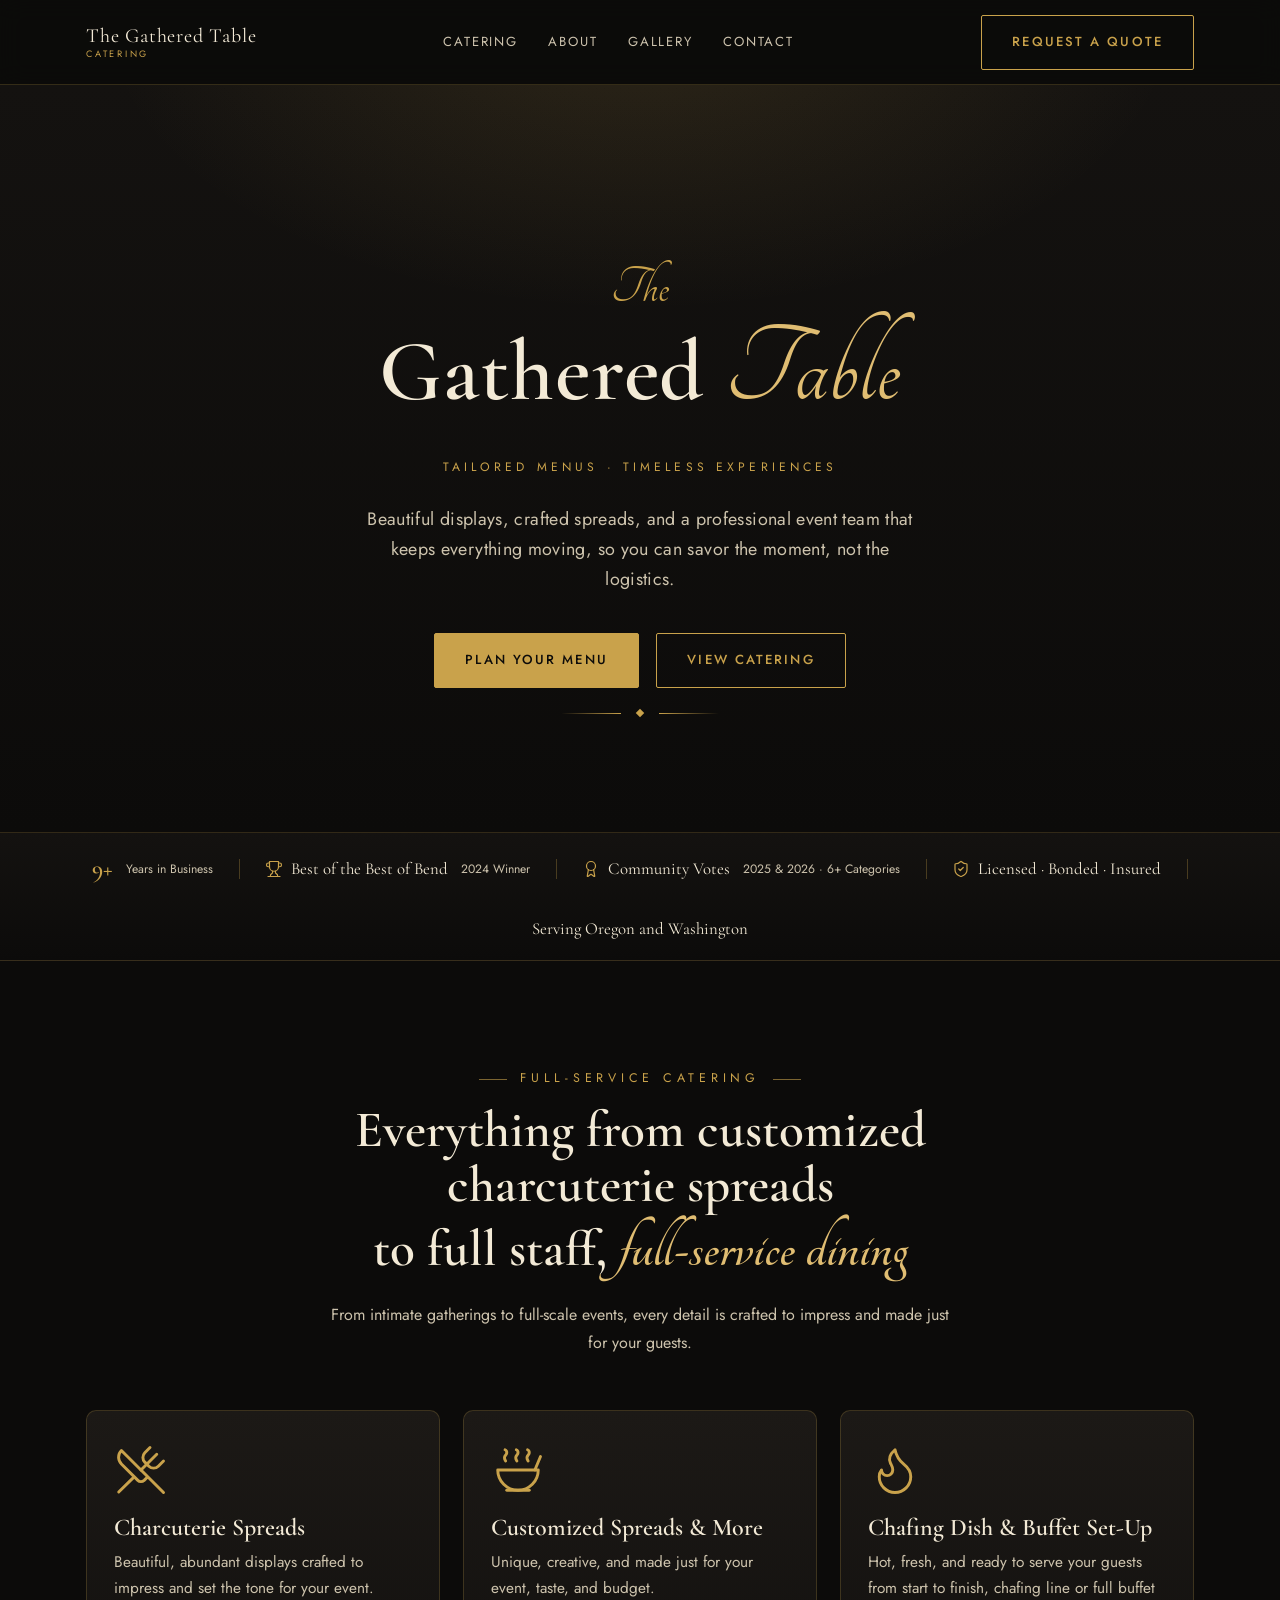
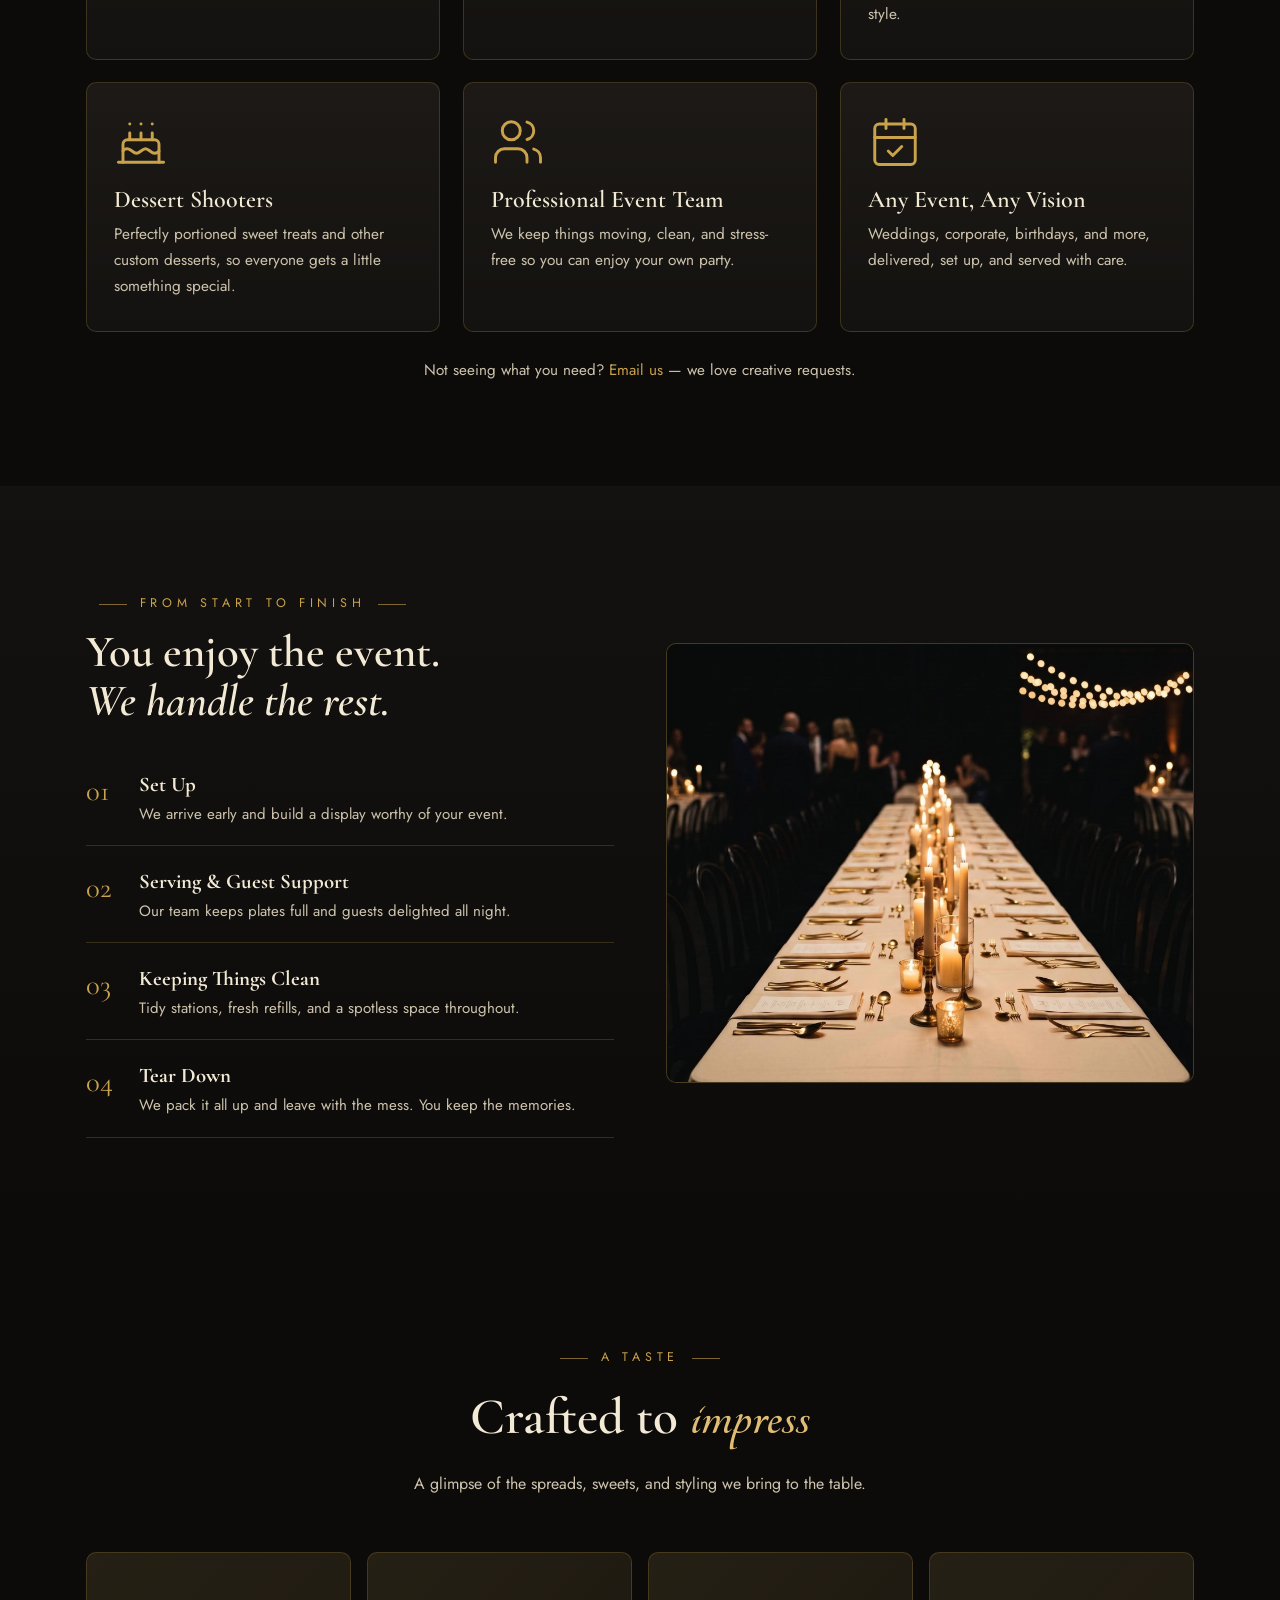
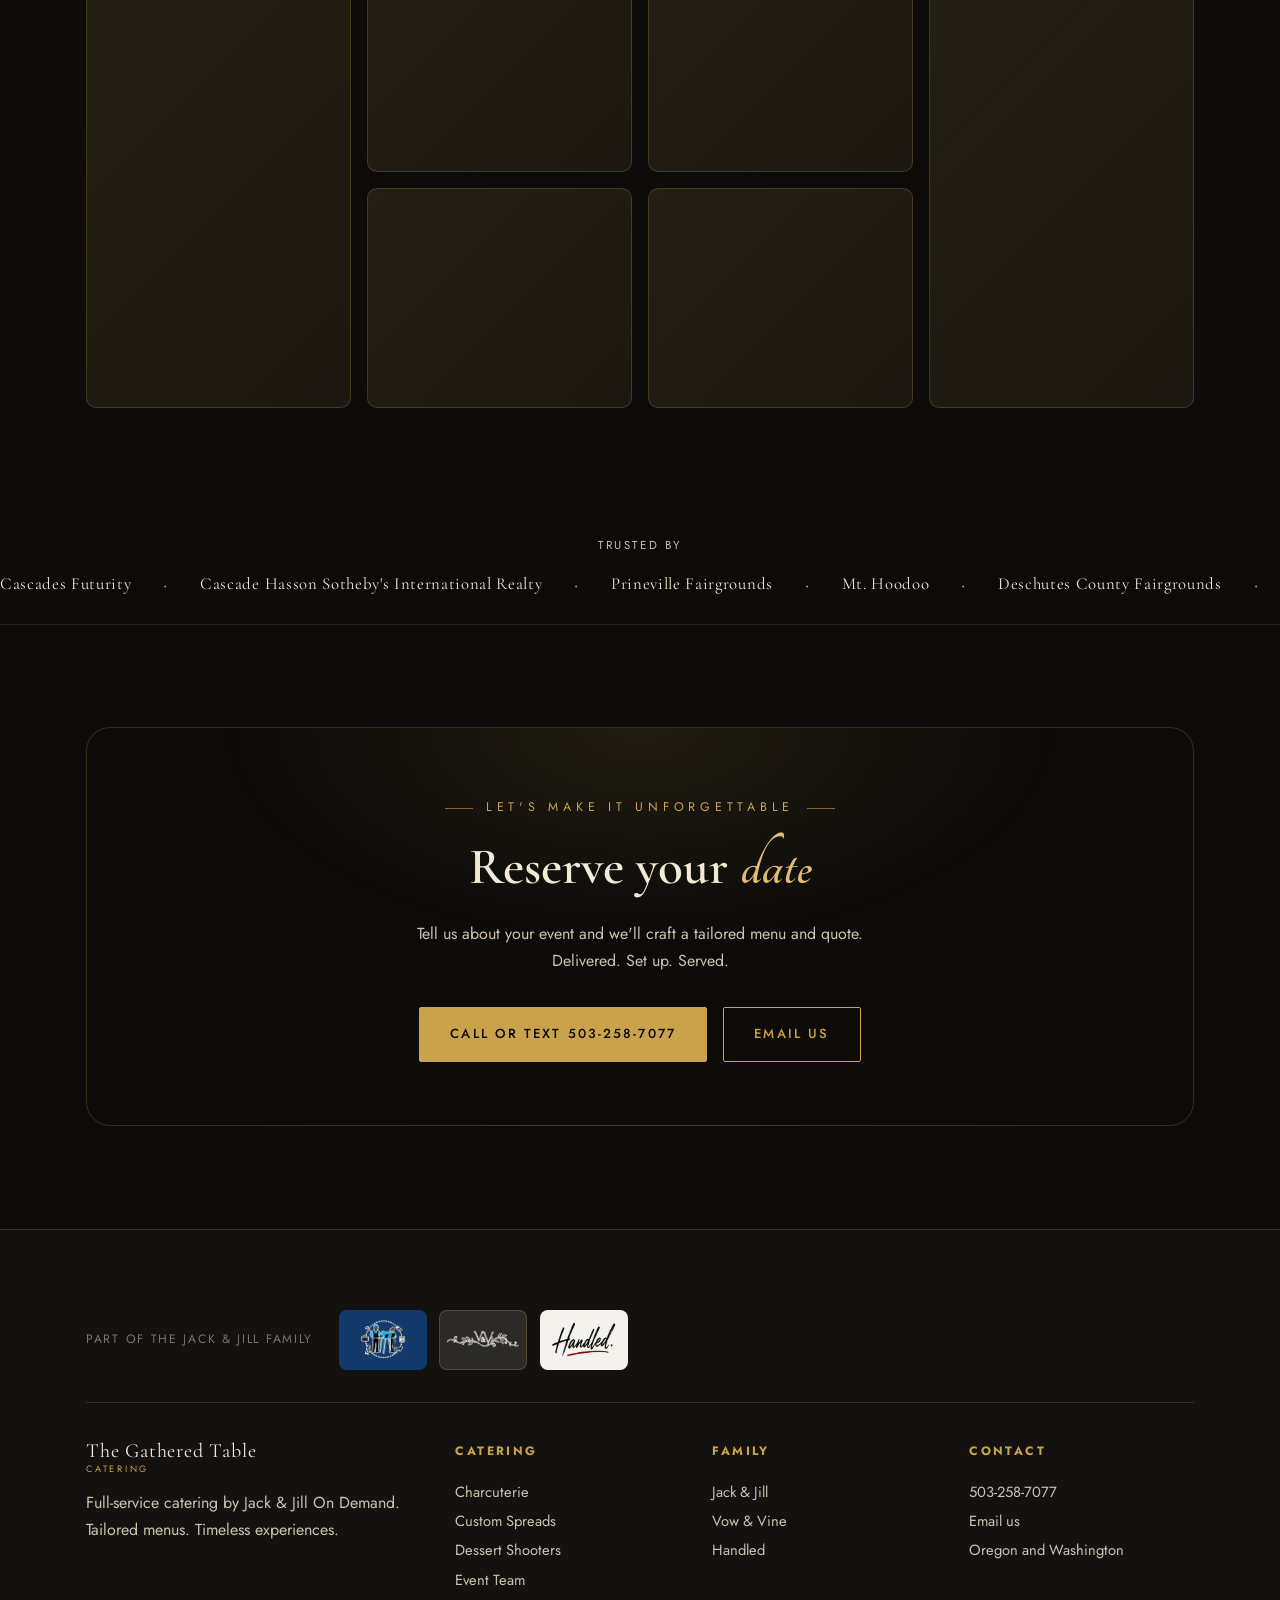
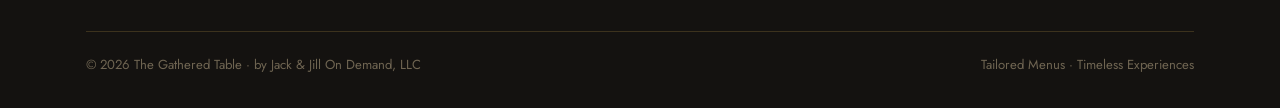
==== index.html @ 07cd276f "Initial commit: extracted site for standalone GitHub Pages hosting Split out of the Jack & Jill fami" ====
<!DOCTYPE html>
<html lang="en">
<head>
<meta charset="UTF-8" />
<meta name="viewport" content="width=device-width, initial-scale=1.0" />
<title>The Gathered Table · Catering | Tailored Menus. Timeless Experiences.</title>
<meta name="description" content="Full-service catering by Jack & Jill On Demand. Tailored menus, beautiful displays, and a professional event team for any occasion in Oregon and Washington." />
<link rel="preconnect" href="https://fonts.googleapis.com" />
<link rel="preconnect" href="https://fonts.gstatic.com" crossorigin />
<link href="https://fonts.googleapis.com/css2?family=Cormorant+Garamond:ital,wght@0,500;0,600;1,500&family=Jost:wght@300;400;500&family=Tangerine:wght@700&display=swap" rel="stylesheet" />
<link rel="stylesheet" href="styles.css" />
</head>
<body>

<!-- HEADER -->
<header class="site">
  <div class="wrap nav">
    <a class="brand" href="index.html">
      <span class="bt">The Gathered Table<small>CATERING</small></span>
    </a>
    <nav class="nav-links" aria-label="Primary">
      <a href="catering/">Catering</a>
      <a href="about/">About</a>
      <a href="#gallery">Gallery</a>
      <a href="contact/">Contact</a>
    </nav>
    <div class="nav-cta">
      <a class="btn btn-ghost" href="contact/">Request a Quote</a>
      <button class="nav-toggle" aria-label="Menu" aria-expanded="false">
        <svg width="26" height="26" viewBox="0 0 24 24" fill="none" stroke="#c9a24b" stroke-width="1.6" stroke-linecap="round" stroke-linejoin="round"><path d="M4 6h16M4 12h16M4 18h16"/></svg>
      </button>
    </div>
  </div>
</header>

<!-- HERO -->
<section class="hero">
  <div class="wrap hero-inner">
    <div class="cloche float-anim reveal">
      <svg viewBox="0 0 96 56" fill="none" stroke="currentColor" stroke-width="1.4" stroke-linecap="round" stroke-linejoin="round">
        <path d="M8 50h80M48 12a30 30 0 0 1 30 30M48 12a30 30 0 0 0-30 30M48 12V6M44 6h8"/>
        <path d="M78 26c6-6 12-4 14 0M82 30c2 4 6 5 8 3" stroke-width="1.1" opacity=".8"/>
      </svg>
    </div>
    <span class="pre reveal">The</span>
    <h1 class="reveal d1">Gathered <em>Table</em></h1>
    <p class="tagline reveal d2">Tailored Menus · Timeless Experiences</p>
    <p class="lead reveal d2">Beautiful displays, crafted spreads, and a professional event team that keeps everything moving, so you can savor the moment, not the logistics.</p>
    <div class="cta-row reveal d3">
      <a class="btn btn-gold" href="contact/">Plan Your Menu</a>
      <a class="btn btn-ghost" href="catering/">View Catering</a>
    </div>
    <div class="divider reveal d3"><span></span><i class="dot"></i><span></span></div>
  </div>
</section>

<!-- TRUST RAIL -->
<div class="trust-rail">
  <div class="wrap trust-row">
    <div class="trust-item"><span data-count="9" data-suffix="+">9+</span><small>Years in Business</small></div>
    <div class="trust-item trust-divider"></div>
    <div class="trust-item text-item"><svg viewBox="0 0 24 24" fill="none" stroke="currentColor" stroke-width="1.6" stroke-linecap="round" stroke-linejoin="round"><path d="M6 9H4.5a2.5 2.5 0 0 1 0-5H6"/><path d="M18 9h1.5a2.5 2.5 0 0 0 0-5H18"/><path d="M4 22h16"/><path d="M10 14.66V17c0 .55-.47.98-.97 1.21C7.85 18.75 7 20.24 7 22"/><path d="M14 14.66V17c0 .55.47.98.97 1.21C16.15 18.75 17 20.24 17 22"/><path d="M18 2H6v7a6 6 0 0 0 12 0V2Z"/></svg> Best of the Best of Bend <small>2024 Winner</small></div>
    <div class="trust-item trust-divider"></div>
    <div class="trust-item text-item"><svg viewBox="0 0 24 24" fill="none" stroke="currentColor" stroke-width="1.6" stroke-linecap="round" stroke-linejoin="round"><path d="m15.477 12.89 1.515 8.526a.5.5 0 0 1-.81.47l-3.58-2.687a1 1 0 0 0-1.197 0l-3.586 2.686a.5.5 0 0 1-.81-.469l1.514-8.526"/><circle cx="12" cy="8" r="6"/></svg> Community Votes <small>2025 & 2026 · 6+ Categories</small></div>
    <div class="trust-item trust-divider"></div>
    <div class="trust-item text-item"><svg viewBox="0 0 24 24" fill="none" stroke="currentColor" stroke-width="1.6" stroke-linecap="round" stroke-linejoin="round"><path d="M20 13c0 5-3.5 7.5-7.66 8.95a1 1 0 0 1-.67-.01C7.5 20.5 4 18 4 13V6a1 1 0 0 1 1-1c2 0 4.5-1.2 6.24-2.72a1.17 1.17 0 0 1 1.52 0C14.51 3.81 17 5 19 5a1 1 0 0 1 1 1z"/><path d="m9 12 2 2 4-4"/></svg> Licensed · Bonded · Insured</div>
    <div class="trust-item trust-divider"></div>
    <div class="trust-item text-item">Serving Oregon and Washington</div>
  </div>
</div>

<!-- OFFERINGS -->
<section class="block" id="offer">
  <div class="wrap">
    <div class="section-head reveal">
      <span class="eyebrow lined">Full-Service Catering</span>
      <h2>Everything from customized charcuterie spreads<br>to full staff, <em>full-service dining</em></h2>
      <p>From intimate gatherings to full-scale events, every detail is crafted to impress and made just for your guests.</p>
    </div>
    <div class="offer">
      <article class="card reveal d1">
        <div class="ic"><svg viewBox="0 0 24 24" fill="none" stroke="currentColor" stroke-width="1.3" stroke-linecap="round" stroke-linejoin="round"><path d="m16 2-2.3 2.3a3 3 0 0 0 0 4.2l1.8 1.8a3 3 0 0 0 4.2 0L22 8"/><path d="M15 15 3.3 3.3a4.2 4.2 0 0 0 0 6l7.3 7.3c.7.7 2 .7 2.8 0L15 15Zm0 0 7 7"/><path d="m2.1 21.8 6.4-6.3"/><path d="m19 5-7 7"/></svg></div>
        <h3>Charcuterie Spreads</h3>
        <p>Beautiful, abundant displays crafted to impress and set the tone for your event.</p>
      </article>
      <article class="card reveal d2">
        <div class="ic"><svg viewBox="0 0 24 24" fill="none" stroke="currentColor" stroke-width="1.3" stroke-linecap="round" stroke-linejoin="round"><path d="M12 21a9 9 0 0 0 9-9H3a9 9 0 0 0 9 9Z"/><path d="M7 21h10"/><path d="M19.5 12 22 6"/><path d="M16.25 3c.27.1.8.53.75 1.36-.05.83-.93 1.24-1 2.05-.08.78.34 1.24.5 1.58"/><path d="M11.25 3c.27.1.8.53.75 1.36-.05.83-.93 1.24-1 2.05-.08.78.34 1.24.5 1.58"/><path d="M6.25 3c.27.1.8.53.75 1.36-.05.83-.93 1.24-1 2.05-.08.78.34 1.24.5 1.58"/></svg></div>
        <h3>Customized Spreads & More</h3>
        <p>Unique, creative, and made just for your event, taste, and budget.</p>
      </article>
      <article class="card reveal d3">
        <div class="ic"><svg viewBox="0 0 24 24" fill="none" stroke="currentColor" stroke-width="1.3" stroke-linecap="round" stroke-linejoin="round"><path d="M8.5 14.5A2.5 2.5 0 0 0 11 12c0-1.38-.5-2-1-3-1.072-2.143-.224-4.054 2-6 .5 2.5 2 4.9 4 6.5 2 1.6 3 3.5 3 5.5a7 7 0 1 1-14 0c0-1.153.433-2.294 1-3a2.5 2.5 0 0 0 2.5 2.5z"/></svg></div>
        <h3>Chafing Dish & Buffet Set-Up</h3>
        <p>Hot, fresh, and ready to serve your guests from start to finish, chafing line or full buffet style.</p>
      </article>
      <article class="card reveal d1">
        <div class="ic"><svg viewBox="0 0 24 24" fill="none" stroke="currentColor" stroke-width="1.3" stroke-linecap="round" stroke-linejoin="round"><path d="M20 21v-8a2 2 0 0 0-2-2H6a2 2 0 0 0-2 2v8"/><path d="M4 16s.5-1 2-1 2.5 2 4 2 2.5-2 4-2 2.5 2 4 2 2-1 2-1"/><path d="M2 21h20"/><path d="M7 8v3"/><path d="M12 8v3"/><path d="M17 8v3"/><path d="M7 4h.01"/><path d="M12 4h.01"/><path d="M17 4h.01"/></svg></div>
        <h3>Dessert Shooters</h3>
        <p>Perfectly portioned sweet treats and other custom desserts, so everyone gets a little something special.</p>
      </article>
      <article class="card reveal d2">
        <div class="ic"><svg viewBox="0 0 24 24" fill="none" stroke="currentColor" stroke-width="1.3" stroke-linecap="round" stroke-linejoin="round"><path d="M16 21v-2a4 4 0 0 0-4-4H6a4 4 0 0 0-4 4v2"/><circle cx="9" cy="7" r="4"/><path d="M22 21v-2a4 4 0 0 0-3-3.87"/><path d="M16 3.13a4 4 0 0 1 0 7.75"/></svg></div>
        <h3>Professional Event Team</h3>
        <p>We keep things moving, clean, and stress-free so you can enjoy your own party.</p>
      </article>
      <article class="card reveal d3">
        <div class="ic"><svg viewBox="0 0 24 24" fill="none" stroke="currentColor" stroke-width="1.3" stroke-linecap="round" stroke-linejoin="round"><path d="M8 2v4"/><path d="M16 2v4"/><rect width="18" height="18" x="3" y="4" rx="2"/><path d="M3 10h18"/><path d="m9 16 2 2 4-4"/></svg></div>
        <h3>Any Event, Any Vision</h3>
        <p>Weddings, corporate, birthdays, and more, delivered, set up, and served with care.</p>
      </article>
    </div>
    <p class="services-note reveal">Not seeing what you need? <a href="mailto:hellojackandjillinfo@gmail.com">Email us</a> — we love creative requests.</p>
  </div>
</section>

<!-- EXPERIENCE / STEPS -->
<section class="block" id="experience" style="background:linear-gradient(180deg,var(--black-2),var(--black));">
  <div class="wrap split">
    <div class="reveal">
      <span class="eyebrow lined">From Start to Finish</span>
      <h2 style="margin:.8rem 0 1.5rem; font-size:clamp(2rem,4vw,2.8rem)">You enjoy the event.<br><em>We handle the rest.</em></h2>
      <ul class="steps">
        <li class="reveal d1"><span class="num">01</span><div><h4>Set Up</h4><p>We arrive early and build a display worthy of your event.</p></div></li>
        <li class="reveal d2"><span class="num">02</span><div><h4>Serving &amp; Guest Support</h4><p>Our team keeps plates full and guests delighted all night.</p></div></li>
        <li class="reveal d3"><span class="num">03</span><div><h4>Keeping Things Clean</h4><p>Tidy stations, fresh refills, and a spotless space throughout.</p></div></li>
        <li class="reveal d4"><span class="num">04</span><div><h4>Tear Down</h4><p>We pack it all up and leave with the mess. You keep the memories.</p></div></li>
      </ul>
    </div>
    <div class="photo float-anim reveal d2">
      <img src="assets/photos/candlelit-banquet.jpg" alt="A long banquet table set with gold flatware, menus and taper candles, guests mingling in the background" width="1856" height="2304" loading="lazy" decoding="async" />
    </div>
  </div>
</section>

<!-- GALLERY -->
<section class="block" id="gallery">
  <div class="wrap">
    <div class="section-head reveal">
      <span class="eyebrow lined">A Taste</span>
      <h2>Crafted to <em>impress</em></h2>
      <p>A glimpse of the spreads, sweets, and styling we bring to the table.</p>
    </div>
    <div class="gallery">
      <div class="photo tall reveal d1"><img src="assets/photos/grazing-board-overhead.jpg" alt="An overhead grazing board of cured meats, aged cheeses, figs, nuts and honeycomb" width="1856" height="2304" loading="lazy" decoding="async" /></div>
      <div class="photo reveal d2"><img src="assets/photos/dessert-shooters.jpg" alt="A row of layered dessert shooters with gold spoons" width="2048" height="2048" loading="lazy" decoding="async" /></div>
      <div class="photo reveal d3"><img src="assets/photos/chafing-service.jpg" alt="A server spooning from a line of polished chafing dishes" width="2048" height="2048" loading="lazy" decoding="async" /></div>
      <div class="photo tall reveal d3"><img src="assets/photos/plated-short-rib.jpg" alt="A braised short rib plated with root vegetables and pan sauce" width="1856" height="2304" loading="lazy" decoding="async" /></div>
      <div class="photo reveal d2"><img src="assets/photos/charcuterie-plate.jpg" alt="A charcuterie plate of prosciutto, salami, brie, aged cheese and olives" width="2048" height="2048" loading="lazy" decoding="async" /></div>
      <div class="photo reveal d1"><img src="assets/photos/plated-seared-fish.jpg" alt="A crisp-skinned fillet plated with herb oil and micro greens" width="2048" height="2048" loading="lazy" decoding="async" /></div>
    </div>
  </div>
</section>

<!-- CLIENTS -->
<div class="clients-band">
  <div class="wrap">
    <p class="clients-label">Trusted by</p>
  </div>
  <div class="marquee-track">
    <div class="marquee-inner">
      <span>Cascades Futurity</span>
      <span class="dot">·</span>
      <span>Cascade Hasson Sotheby's International Realty</span>
      <span class="dot">·</span>
      <span>Prineville Fairgrounds</span>
      <span class="dot">·</span>
      <span>Mt. Hoodoo</span>
      <span class="dot">·</span>
      <span>Deschutes County Fairgrounds</span>
      <span class="dot">·</span>
      <span>ReMax Key Properties</span>
      <span class="dot">·</span>
      <span>God of Pizza</span>
      <span class="dot">·</span>
      <span>Cascades Futurity</span>
      <span class="dot">·</span>
      <span>Cascade Hasson Sotheby's International Realty</span>
      <span class="dot">·</span>
      <span>Prineville Fairgrounds</span>
      <span class="dot">·</span>
      <span>Mt. Hoodoo</span>
      <span class="dot">·</span>
      <span>Deschutes County Fairgrounds</span>
      <span class="dot">·</span>
      <span>ReMax Key Properties</span>
      <span class="dot">·</span>
      <span>God of Pizza</span>
      <span class="dot">·</span>
    </div>
  </div>
</div>

<!-- CTA -->
<section class="block" id="contact">
  <div class="wrap">
    <div class="cta reveal">
      <span class="eyebrow lined">Let's Make It Unforgettable</span>
      <h2 style="margin-top:.8rem">Reserve your <em>date</em></h2>
      <p>Tell us about your event and we'll craft a tailored menu and quote. Delivered. Set up. Served.</p>
      <div class="cta-row">
        <a class="btn btn-gold" href="tel:5032587077">Call or Text 503-258-7077</a>
        <a class="btn btn-ghost" href="mailto:hellojackandjillinfo@gmail.com">Email Us</a>
      </div>
    </div>
  </div>
</section>

<!-- FOOTER -->
<footer class="site">
  <div class="wrap">
    <div class="brand-strip">
      <span class="brand-strip-label">Part of the Jack &amp; Jill family</span>
      <div class="brand-strip-logos">
        <a class="brand-chip fam-jj" href="https://jackjillondemand.com" target="_blank" rel="noopener" aria-label="Jack &amp; Jill On Demand"><img src="assets/brands/jackandjill.png" alt="Jack &amp; Jill On Demand" /></a>
        <a class="brand-chip fam-vowvine" href="https://vowvineeventsevrices.com" target="_blank" rel="noopener" aria-label="Vow &amp; Vine"><img src="assets/brands/vow-and-vine.png" alt="Vow &amp; Vine" /></a>
        <a class="brand-chip fam-handled" href="https://handledpersonalassistant.com" target="_blank" rel="noopener" aria-label="Handled"><img src="assets/brands/handled.png" alt="Handled" /></a>
      </div>
    </div>
    <div class="foot-grid">
      <div>
        <a class="brand" href="index.html"><span class="bt">The Gathered Table<small>CATERING</small></span></a>
        <p style="margin-top:1rem; color:var(--cream-dim); max-width:34ch;">Full-service catering by Jack &amp; Jill On Demand. Tailored menus. Timeless experiences.</p>
      </div>
      <div><h4>Catering</h4><ul><li><a href="catering/">Charcuterie</a></li><li><a href="catering/">Custom Spreads</a></li><li><a href="catering/">Dessert Shooters</a></li><li><a href="catering/">Event Team</a></li></ul></div>
      <div><h4>Family</h4><ul><li><a href="https://jackjillondemand.com">Jack &amp; Jill</a></li><li><a href="https://vowvineeventsevrices.com">Vow &amp; Vine</a></li><li><a href="https://handledpersonalassistant.com">Handled</a></li></ul></div>
      <div><h4>Contact</h4><ul><li><a href="tel:5032587077">503-258-7077</a></li><li><a href="mailto:hellojackandjillinfo@gmail.com">Email us</a></li><li>Oregon and Washington</li></ul></div>
    </div>
    <div class="foot-bottom"><span>© 2026 The Gathered Table · by Jack &amp; Jill On Demand, LLC</span><span>Tailored Menus · Timeless Experiences</span></div>
  </div>
</footer>

<script src="app.js"></script>
</body>
</html>
---- styles.css ----
/* ============================================================
   THE GATHERED TABLE :: catering
   Palette: black + gold + cream  |  Mood: refined, luxe, warm
   ============================================================ */

:root {
  --black: #0c0b0a;
  --black-2: #141210;
  --char: #1c1916;
  --gold: #c9a24b;
  --gold-bright: #e0bd72;
  --gold-soft: #d9bf8a;
  --cream: #f3ead6;
  --cream-dim: #cdc3ad;
  --line: rgba(201,162,75,.22);

  --r-sm: 10px;
  --r-md: 16px;
  --r-lg: 24px;

  --font-serif: "Cormorant Garamond", Georgia, serif;
  --font-script: "Tangerine", cursive;
  --font-sans: "Jost", system-ui, sans-serif;

  --maxw: 1160px;
}

* { box-sizing: border-box; margin: 0; padding: 0; }
html { scroll-behavior: smooth; }
body {
  font-family: var(--font-sans); color: var(--cream); background: var(--black);
  line-height: 1.7; -webkit-font-smoothing: antialiased; overflow-x: hidden;
}
h1, h2, h3 { font-family: var(--font-serif); font-weight: 600; line-height: 1.08; }
a { color: inherit; text-decoration: none; }
img { max-width: 100%; display: block; }

.wrap { width: 100%; max-width: var(--maxw); margin: 0 auto; padding: 0 26px; }
.eyebrow {
  font-family: var(--font-sans); font-weight: 400; font-size: .78rem; letter-spacing: .38em;
  text-transform: uppercase; color: var(--gold); display: inline-block;
}
.eyebrow.lined::before, .eyebrow.lined::after {
  content: ""; display: inline-block; width: 28px; height: 1px; background: var(--gold);
  vertical-align: middle; margin: 0 .8rem; opacity: .6;
}
.script { font-family: var(--font-script); color: var(--gold-bright); font-size: 1.7em; line-height: .6; }

/* Buttons */
.btn {
  display: inline-flex; align-items: center; gap: .6rem; font-family: var(--font-sans);
  font-weight: 500; font-size: .82rem; letter-spacing: .16em; text-transform: uppercase;
  padding: .95rem 1.9rem; border-radius: 2px; cursor: pointer; border: 1px solid var(--gold);
  transition: all .35s ease; will-change: transform;
}
.btn-gold { background: var(--gold); color: var(--black); }
.btn-gold:hover { background: var(--gold-bright); transform: translateY(-2px); box-shadow: 0 14px 30px rgba(201,162,75,.25); }
.btn-ghost { background: transparent; color: var(--gold); }
.btn-ghost:hover { background: rgba(201,162,75,.1); transform: translateY(-2px); }

/* ============ HEADER ============ */
header.site {
  position: sticky; top: 0; z-index: 50; background: rgba(12,11,10,.82);
  backdrop-filter: blur(12px); border-bottom: 1px solid var(--line); transition: box-shadow .3s ease;
}
header.site.scrolled { box-shadow: 0 8px 30px rgba(0,0,0,.5); }
.nav { display: flex; align-items: center; justify-content: space-between; height: 84px; }
.brand { display: flex; align-items: center; gap: .8rem; }
.brand img { height: 52px; width: auto; border-radius: 4px; }
.brand .bt { font-family: var(--font-serif); font-size: 1.25rem; color: var(--cream); letter-spacing: .04em; line-height: 1; }
.brand .bt small { display: block; font-family: var(--font-sans); font-size: .58rem; letter-spacing: .3em; color: var(--gold); margin-top: 3px; }
.nav-links { display: flex; gap: 1.9rem; }
.nav-links a { font-size: .82rem; letter-spacing: .14em; text-transform: uppercase; color: var(--cream-dim); position: relative; }
.nav-links a::after { content: ""; position: absolute; left: 0; bottom: -7px; height: 1px; width: 100%; background: var(--gold); transform: scaleX(0); transform-origin: left; transition: transform .3s ease; }
.nav-links a:hover { color: var(--cream); }
.nav-links a:hover::after { transform: scaleX(1); }
.nav-cta { display: flex; align-items: center; gap: 1rem; }
.nav-toggle { display: none; background: none; border: 0; cursor: pointer; }

/* ============ HERO ============ */
.hero { position: relative; overflow: hidden; padding: clamp(4rem, 9vw, 8rem) 0; text-align: center; }
.hero::before {
  content: ""; position: absolute; inset: 0; z-index: 0;
  background:
    radial-gradient(900px 500px at 50% -10%, rgba(201,162,75,.14), transparent 60%),
    linear-gradient(180deg, var(--black-2), var(--black));
}
.hero-inner { position: relative; z-index: 2; max-width: 820px; margin: 0 auto; }
.hero .pre { color: var(--gold); font-family: var(--font-script); font-size: 3.4rem; line-height: .5; display: block; margin-bottom: .4rem; }
.hero h1 { font-size: clamp(2.8rem, 7vw, 5.4rem); color: var(--cream); letter-spacing: .01em; }
.hero h1 em { font-family: var(--font-script); color: var(--gold-bright); font-style: normal; font-size: 1.35em; font-weight: 400; }
.hero .lead { font-size: 1.12rem; color: var(--cream-dim); margin: 1.6rem auto 0; max-width: 50ch; letter-spacing: .02em; }
.hero .tagline { font-family: var(--font-sans); letter-spacing: .34em; text-transform: uppercase; font-size: .76rem; color: var(--gold); margin-top: 1.4rem; }
.hero .cta-row { display: flex; gap: 1rem; justify-content: center; flex-wrap: wrap; margin-top: 2.4rem; }
.cloche {
  width: 96px; height: 56px; margin: 0 auto 1.2rem; position: relative;
}
.cloche svg { width: 100%; height: 100%; color: var(--gold); }
.float-anim { animation: floaty 7s ease-in-out infinite; }
@keyframes floaty { 0%,100% { transform: translateY(0); } 50% { transform: translateY(-10px); } }

/* gold divider */
.divider { display: flex; align-items: center; justify-content: center; gap: 1rem; margin: 1.4rem auto 0; }
.divider span { height: 1px; width: 60px; background: linear-gradient(90deg, transparent, var(--gold)); }
.divider span:last-child { background: linear-gradient(90deg, var(--gold), transparent); }
.divider .dot { width: 6px; height: 6px; background: var(--gold); transform: rotate(45deg); }

/* ============ SECTION SHELL ============ */
section.block { padding: clamp(4rem, 8vw, 7rem) 0; }
.section-head { text-align: center; max-width: 640px; margin: 0 auto 3.4rem; }
.section-head h2 { font-size: clamp(2rem, 4.6vw, 3.2rem); color: var(--cream); margin-top: .8rem; }
.section-head h2 em { font-family: var(--font-script); color: var(--gold-bright); font-style: normal; font-size: 1.3em; }
.section-head p { color: var(--cream-dim); margin-top: 1rem; }

/* offerings */
.offer { display: grid; grid-template-columns: repeat(3, 1fr); gap: 1.4rem; }
.card {
  background: linear-gradient(180deg, var(--char), var(--black-2)); border: 1px solid var(--line);
  border-radius: var(--r-sm); padding: 2rem 1.7rem; transition: transform .4s ease, border-color .4s ease, box-shadow .4s ease;
  position: relative; overflow: hidden;
}
.card::after {
  content: ""; position: absolute; inset: auto 0 0 0; height: 2px;
  background: linear-gradient(90deg, transparent, var(--gold), transparent); opacity: 0; transition: opacity .4s ease;
}
.card:hover { transform: translateY(-7px); border-color: rgba(201,162,75,.5); box-shadow: 0 24px 50px rgba(0,0,0,.5); }
.card:hover::after { opacity: 1; }
.card .ic { width: 54px; height: 54px; color: var(--gold); margin-bottom: 1.1rem; transition: transform .4s ease; }
.card:hover .ic { transform: scale(1.1); }
.card .ic svg { width: 100%; height: 100%; }
.card h3 { font-size: 1.5rem; color: var(--cream); margin-bottom: .5rem; }
.card p { color: var(--cream-dim); font-size: .96rem; }

/* photo frames */
.photo {
  position: relative; overflow: hidden;
  background:
    linear-gradient(135deg, rgba(201,162,75,.08), rgba(201,162,75,.03)),
    #17140f;
}
.photo img {
  position: absolute; inset: 0; display: block; width: 100%; height: 100%;
  object-fit: cover;
  transition: transform .7s cubic-bezier(.16,1,.3,1);
}

/* split / experience */
.split { display: grid; grid-template-columns: 1fr 1fr; gap: 3.2rem; align-items: center; }
.split .photo { height: 440px; border-radius: var(--r-sm); border: 1px solid var(--line); }
.steps { list-style: none; }
.steps li { display: flex; gap: 1.1rem; padding: 1.1rem 0; border-bottom: 1px solid var(--line); }
.steps .num { font-family: var(--font-serif); font-size: 1.8rem; color: var(--gold); min-width: 2.2rem; }
.steps h4 { font-family: var(--font-serif); font-size: 1.3rem; color: var(--cream); }
.steps p { color: var(--cream-dim); font-size: .94rem; }

/* gallery */
.gallery { display: grid; grid-template-columns: repeat(4, 1fr); gap: 1rem; }
.gallery .photo { height: 220px; border-radius: var(--r-sm); border: 1px solid var(--line); }
.gallery .photo.tall { grid-row: span 2; height: auto; }

/* family cross promo */
.family { background: linear-gradient(180deg, var(--black), var(--black-2)); }
.fam-grid { display: grid; grid-template-columns: repeat(3, 1fr); gap: 1.4rem; }
.fam {
  background: var(--char); border: 1px solid var(--line); border-radius: var(--r-sm); padding: 1.7rem;
  transition: transform .35s ease, border-color .35s ease; display: flex; flex-direction: column; gap: .8rem;
}
.fam:hover { transform: translateY(-6px); border-color: rgba(201,162,75,.5); }
.fam .mark { background: transparent; border-radius: 8px; height: 116px; display: flex; align-items: center; justify-content: center; padding: 1rem; overflow: hidden; }
.fam .mark img { max-width: 100%; max-height: 100%; width: auto; height: auto; object-fit: contain; }
.fam h3 { font-size: 1.4rem; color: var(--cream); }
.fam p { color: var(--cream-dim); font-size: .92rem; }
.fam .go { font-family: var(--font-sans); letter-spacing: .14em; text-transform: uppercase; font-size: .76rem; color: var(--gold); margin-top: auto; display: inline-flex; align-items: center; gap: .5rem; }
.fam .go svg { width: 15px; height: 15px; transition: transform .3s ease; }
.fam:hover .go svg { transform: translateX(4px); }

/* CTA */
.cta { text-align: center; border: 1px solid var(--line); border-radius: var(--r-lg); padding: clamp(2.6rem, 5vw, 4.4rem); background: radial-gradient(700px 360px at 50% 0%, rgba(201,162,75,.12), transparent 60%); }
.cta h2 { font-size: clamp(2rem, 4.5vw, 3.2rem); color: var(--cream); }
.cta h2 em { font-family: var(--font-script); color: var(--gold-bright); font-style: normal; font-size: 1.3em; }
.cta p { color: var(--cream-dim); margin: 1rem auto 2rem; max-width: 46ch; }
.cta .cta-row { display: flex; gap: 1rem; justify-content: center; flex-wrap: wrap; }

/* footer */
footer.site { background: var(--black-2); border-top: 1px solid var(--line); padding: 3.4rem 0 2rem; }
.foot-grid { display: grid; grid-template-columns: 1.5fr 1fr 1fr 1fr; gap: 2rem; }
footer h4 { font-family: var(--font-sans); letter-spacing: .2em; text-transform: uppercase; font-size: .76rem; color: var(--gold); margin-bottom: 1rem; }
footer a, footer li { color: var(--cream-dim); font-size: .92rem; line-height: 2; list-style: none; }
footer a:hover { color: var(--gold-bright); }
.foot-bottom { border-top: 1px solid var(--line); margin-top: 2.2rem; padding-top: 1.4rem; display: flex; justify-content: space-between; flex-wrap: wrap; gap: .6rem; font-size: .82rem; color: #6f6552; }

/* ─── Motion: "The Slow Reveal of a Cloche" ─── */
.reveal {
  opacity: 0;
  filter: blur(4px);
  will-change: opacity, filter;
  transition: opacity 0.7s ease-out, filter 0.7s ease-out;
}
.reveal.in { opacity: 1; filter: blur(0); }

/* Gallery items — scale up gently (dishes being placed on a table) */
.gallery .photo.reveal:not(.in) { transform: scale(0.94); transition: opacity 0.75s ease-out, filter 0.75s ease-out, transform 0.75s ease-out; }
.gallery .photo.reveal.in { transform: scale(1); }
.gallery .photo:hover img { transform: scale(1.05); }

/* Process steps — slide from left (sequence has direction) */
.steps li.reveal:not(.in) { transform: translateX(-12px); filter: none; transition: opacity 0.6s ease-out, transform 0.6s ease-out; }
.steps li.reveal.in { transform: none; }

/* Offering cards — slight y + scale (plates settling into position) */
.card.reveal:not(.in) { transform: translateY(14px) scale(0.98); transition: opacity 0.7s ease-out, filter 0.7s ease-out, transform 0.7s ease-out; }
.card.reveal.in { transform: none; }

/* Section headings — pure fade (the heading earns its own entrance) */
.section-head.reveal:not(.in) { filter: none; }

/* Stagger — 100ms per step per DESIGN.md */
.d1 { transition-delay: 100ms; }
.d2 { transition-delay: 200ms; }
.d3 { transition-delay: 300ms; }
.d4 { transition-delay: 400ms; }

/* Gold divider — lines draw left to right */
.divider.reveal:not(.in) span { transform: scaleX(0); }
.divider.reveal span { transform-origin: left; transition: transform 0.9s ease-out 0.2s; }
.divider.reveal.in span { transform: scaleX(1); }

@media (max-width: 920px) {
  .offer, .fam-grid { grid-template-columns: 1fr 1fr; }
  .split { grid-template-columns: 1fr; } .split .photo { height: 320px; }
  .gallery { grid-template-columns: 1fr 1fr; } .gallery .photo.tall { grid-row: auto; height: 220px; }
  .foot-grid { grid-template-columns: 1fr 1fr; }
}
@media (max-width: 600px) {
  .nav-links { display: none; } .nav-toggle { display: block; }
  .nav-links.open {
    display: flex;
    flex-direction: column;
    position: absolute;
    top: 84px;
    left: 0;
    right: 0;
    background: rgba(12,11,10,.96);
    border-bottom: 1px solid var(--line);
    padding: 1.2rem 26px;
    gap: 1.2rem;
    z-index: 49;
    color: var(--cream);
  }
  .offer, .fam-grid { grid-template-columns: 1fr; }
  .nav-cta .btn-ghost { display: none; }
}
@media (prefers-reduced-motion: reduce) {
  * { animation: none !important; transition: none !important; }
  .reveal { opacity: 1; filter: blur(0); transform: none; } html { scroll-behavior: auto; }
}

/* ============================================================
   INTERIOR PAGES (catering / about / contact)
   ============================================================ */
.page-hero {
  position: relative; overflow: hidden; text-align: center;
  padding: clamp(3.4rem, 6vw, 5.4rem) 0 clamp(3rem, 5vw, 4.6rem);
}
.page-hero::before {
  content: ""; position: absolute; inset: 0; z-index: 0;
  background:
    radial-gradient(800px 420px at 50% -10%, rgba(201,162,75,.14), transparent 60%),
    linear-gradient(180deg, var(--black-2), var(--black));
}
.page-hero .wrap { position: relative; z-index: 2; }
.crumbs { font-family: var(--font-sans); letter-spacing: .14em; text-transform: uppercase; font-size: .72rem; color: var(--cream-dim); margin-bottom: 1rem; }
.crumbs a { color: var(--gold); } .crumbs a:hover { color: var(--gold-bright); }
.page-hero h1 { font-size: clamp(2.4rem, 5.4vw, 3.8rem); color: var(--cream); }
.page-hero h1 em { font-family: var(--font-script); color: var(--gold-bright); font-style: normal; font-size: 1.3em; }
.page-hero p { color: var(--cream-dim); max-width: 56ch; margin: 1.1rem auto 0; }

.prose { max-width: 760px; margin: 0 auto; }
.prose h2 { font-size: clamp(1.7rem, 3.4vw, 2.4rem); color: var(--cream); margin: 2rem 0 .8rem; }
.prose h2 em { font-family: var(--font-script); color: var(--gold-bright); font-style: normal; font-size: 1.3em; }
.prose p { color: var(--cream-dim); margin-bottom: 1rem; }

/* detailed catering rows */
.svc-row { display: grid; grid-template-columns: 1fr 1fr; gap: 3rem; align-items: center; padding: clamp(2rem,4vw,3rem) 0; border-bottom: 1px solid var(--line); }
.svc-row:nth-child(even) .svc-row-media { order: 2; }
.svc-row .photo { height: 340px; border-radius: var(--r-sm); border: 1px solid var(--line); }
.svc-row .eyebrow { margin-bottom: .6rem; }
.svc-row h3 { font-size: 1.9rem; color: var(--cream); margin-bottom: .6rem; }
.svc-row h3 em { font-family: var(--font-script); color: var(--gold-bright); font-style: normal; font-size: 1.2em; }
.svc-row p { color: var(--cream-dim); }
.svc-row ul { list-style: none; margin-top: 1rem; }
.svc-row li { display: flex; gap: .7rem; align-items: flex-start; color: var(--cream-dim); padding: .35rem 0; }
.svc-row li svg { width: 18px; height: 18px; color: var(--gold); flex: none; margin-top: 6px; }

/* about split */
.about-split { display: grid; grid-template-columns: 1fr 1fr; gap: 3.2rem; align-items: center; }
.about-split .photo { height: 460px; border-radius: var(--r-md); border: 1px solid var(--line); }
.about-split h2 { font-size: clamp(2rem,4vw,2.8rem); color: var(--cream); margin: .7rem 0 1rem; }
.about-split h2 em { font-family: var(--font-script); color: var(--gold-bright); font-style: normal; font-size: 1.3em; }
.about-split p { color: var(--cream-dim); margin-bottom: 1rem; }
.values { display: grid; grid-template-columns: repeat(3,1fr); gap: 1.3rem; margin-top: 1rem; }
.value { background: linear-gradient(180deg, var(--char), var(--black-2)); border: 1px solid var(--line); border-radius: var(--r-sm); padding: 1.6rem; }
.value .ic { width: 46px; height: 46px; color: var(--gold); margin-bottom: .8rem; }
.value .ic svg { width: 100%; height: 100%; }
.value h3 { font-size: 1.35rem; color: var(--cream); margin-bottom: .3rem; }
.value p { color: var(--cream-dim); font-size: .94rem; }

/* contact */
.contact-grid { display: grid; grid-template-columns: 1.1fr .9fr; gap: 2.8rem; align-items: start; }
.form-card { background: linear-gradient(180deg, var(--char), var(--black-2)); border: 1px solid var(--line); border-radius: var(--r-md); padding: 2.2rem; }
.field { margin-bottom: 1.1rem; }
.field label { display: block; font-family: var(--font-sans); letter-spacing: .12em; text-transform: uppercase; font-size: .72rem; color: var(--gold); margin-bottom: .45rem; }
.field input, .field select, .field textarea {
  width: 100%; font-family: var(--font-sans); font-size: 1rem; color: var(--cream);
  padding: .85rem 1rem; border: 1px solid var(--line); border-radius: var(--r-sm); background: rgba(0,0,0,.3);
  transition: border-color .25s ease, box-shadow .25s ease;
}
.field input::placeholder, .field textarea::placeholder { color: #8a7f68; }
.field input:focus, .field select:focus, .field textarea:focus { outline: none; border-color: var(--gold); box-shadow: 0 0 0 3px rgba(201,162,75,.15); }
.field textarea { min-height: 140px; resize: vertical; }
.field select option { background: var(--black-2); }
.contact-aside { display: flex; flex-direction: column; gap: 1rem; }
.info-card { background: var(--char); border: 1px solid var(--line); border-radius: var(--r-sm); padding: 1.5rem; }
.info-card h3 { font-size: 1.3rem; color: var(--cream); margin-bottom: .5rem; display: flex; gap: .6rem; align-items: center; }
.info-card h3 svg { width: 20px; height: 20px; color: var(--gold); }
.info-card a { color: var(--gold-bright); }
.info-card p { color: var(--cream-dim); font-size: .95rem; }
.note { font-size: .82rem; color: var(--cream-dim); margin-top: .8rem; }

@media (max-width: 920px) {
  .svc-row, .about-split, .contact-grid { grid-template-columns: 1fr; }
  .svc-row:nth-child(even) .svc-row-media { order: 0; }
  .svc-row .photo, .about-split .photo { height: 280px; }
  .values { grid-template-columns: 1fr; }
}

/* ---- Trust Rail ---- */
.trust-rail {
  background: linear-gradient(180deg, var(--black-2), var(--black));
  border-top: 1px solid rgba(201,162,75,.2);
  border-bottom: 1px solid rgba(201,162,75,.2);
  padding: 1rem 0;
}
.trust-row {
  display: flex; align-items: center; justify-content: center;
  gap: 1.6rem; flex-wrap: wrap;
}
.trust-item {
  display: flex; align-items: center; gap: .5rem;
  font-family: var(--font-serif); font-size: 1.05rem; color: var(--cream);
}
.trust-item svg { width: 18px; height: 18px; color: var(--gold); flex: none; }
.trust-item small { font-family: var(--font-sans); font-size: .76rem; color: var(--cream-dim); margin-left: .3rem; }
.trust-item[data-count], .trust-item span[data-count] {
  font-size: 1.5rem; font-weight: 600; color: var(--gold);
}
.trust-item .n { font-size: 1.5rem; color: var(--gold); font-weight: 600; }
.trust-divider { width: 1px; height: 20px; background: rgba(201,162,75,.3); flex: none; }

/* ---- Clients Marquee ---- */
.clients-band {
  padding: 1.6rem 0;
  background: var(--black);
  border-bottom: 1px solid rgba(201,162,75,.15);
  overflow: hidden;
}
.clients-label {
  font-family: var(--font-sans); font-size: .72rem; letter-spacing: .22em; text-transform: uppercase;
  color: var(--cream-dim); text-align: center; margin-bottom: .9rem;
}
.marquee-track { overflow: hidden; }
.marquee-inner {
  display: inline-flex; align-items: center; gap: 2rem; white-space: nowrap;
  animation: marquee 28s linear infinite;
  font-family: var(--font-serif); font-size: 1.05rem; color: var(--cream); letter-spacing: .04em;
}
.marquee-inner .dot { color: var(--gold); font-size: 1.4rem; line-height: 1; }
@keyframes marquee { 0% { transform: translateX(0); } 100% { transform: translateX(-50%); } }
@media (prefers-reduced-motion: reduce) { .marquee-inner { animation: none; } }

/* ---- Brand Strip (footer) ---- */
.brand-strip {
  display: flex; align-items: center; gap: 1.6rem; flex-wrap: wrap;
  padding: 1.6rem 0 2rem; border-bottom: 1px solid rgba(201,162,75,.2); margin-bottom: 2.4rem;
}
.brand-strip-label {
  color: rgba(243,234,214,.45); font-size: .76rem; letter-spacing: .14em; text-transform: uppercase;
  font-family: var(--font-sans); white-space: nowrap;
}
.brand-strip-logos { display: flex; gap: .8rem; flex-wrap: wrap; align-items: center; }
.brand-chip {
  display: flex; align-items: center; justify-content: center;
  width: 88px; height: 60px; border-radius: 8px; overflow: hidden;
  transition: opacity .25s ease, transform .25s ease;
}
.brand-chip:hover { opacity: .8; transform: translateY(-2px); }
.brand-chip img { width: 100%; height: 100%; object-fit: contain; }
.brand-chip.fam-jj { background: #143a6b; }
.brand-chip.fam-vowvine { background: #2c2a26; border: 1px solid rgba(176,141,87,.3); }
.brand-chip.fam-handled { background: #f5f2ed; }

/* ---- Services fallback note ---- */
.services-note {
  text-align: center; margin-top: 1.6rem;
  font-family: var(--font-sans); color: var(--cream-dim); font-size: .95rem;
}
.services-note a { color: var(--gold); }
.services-note a:hover { text-decoration: underline; }

/* ---- Interior page hover & reveal parity ---- */

/* Value cards (about page) — same energy as offering cards */
.value { transition: transform .4s ease, border-color .4s ease; }
.value:hover { transform: translateY(-5px); border-color: rgba(201,162,75,.55); }
.value .ic { transition: transform .4s ease; }
.value:hover .ic { transform: scale(1.1); }
.value.reveal:not(.in) { transform: translateY(14px) scale(0.98); transition: opacity 0.7s ease-out, filter 0.7s ease-out, transform 0.7s ease-out; }
.value.reveal.in { transform: none; }

/* About photo — scale reveal + hover */
.about-split .photo:hover img { transform: scale(1.04); }
.about-split .photo.reveal:not(.in) { transform: scale(0.94); transition: opacity 0.8s ease-out, filter 0.8s ease-out, transform 0.8s ease-out; }
.about-split .photo.reveal.in { transform: scale(1); }

/* Service row photos — scale reveal + row hover */
.svc-row-media { overflow: hidden; border-radius: var(--r-sm); }
.svc-row:hover .photo img { transform: scale(1.04); }
.svc-row-media.reveal:not(.in) { transform: scale(0.94); transition: opacity 0.75s ease-out, filter 0.75s ease-out, transform 0.75s ease-out; }
.svc-row-media.reveal.in { transform: scale(1); }

/* Info cards (contact page) — warm gold border lift */
.info-card { transition: transform .3s ease, border-color .3s ease; }
.info-card:hover { transform: translateY(-3px); border-color: rgba(201,162,75,.5); }
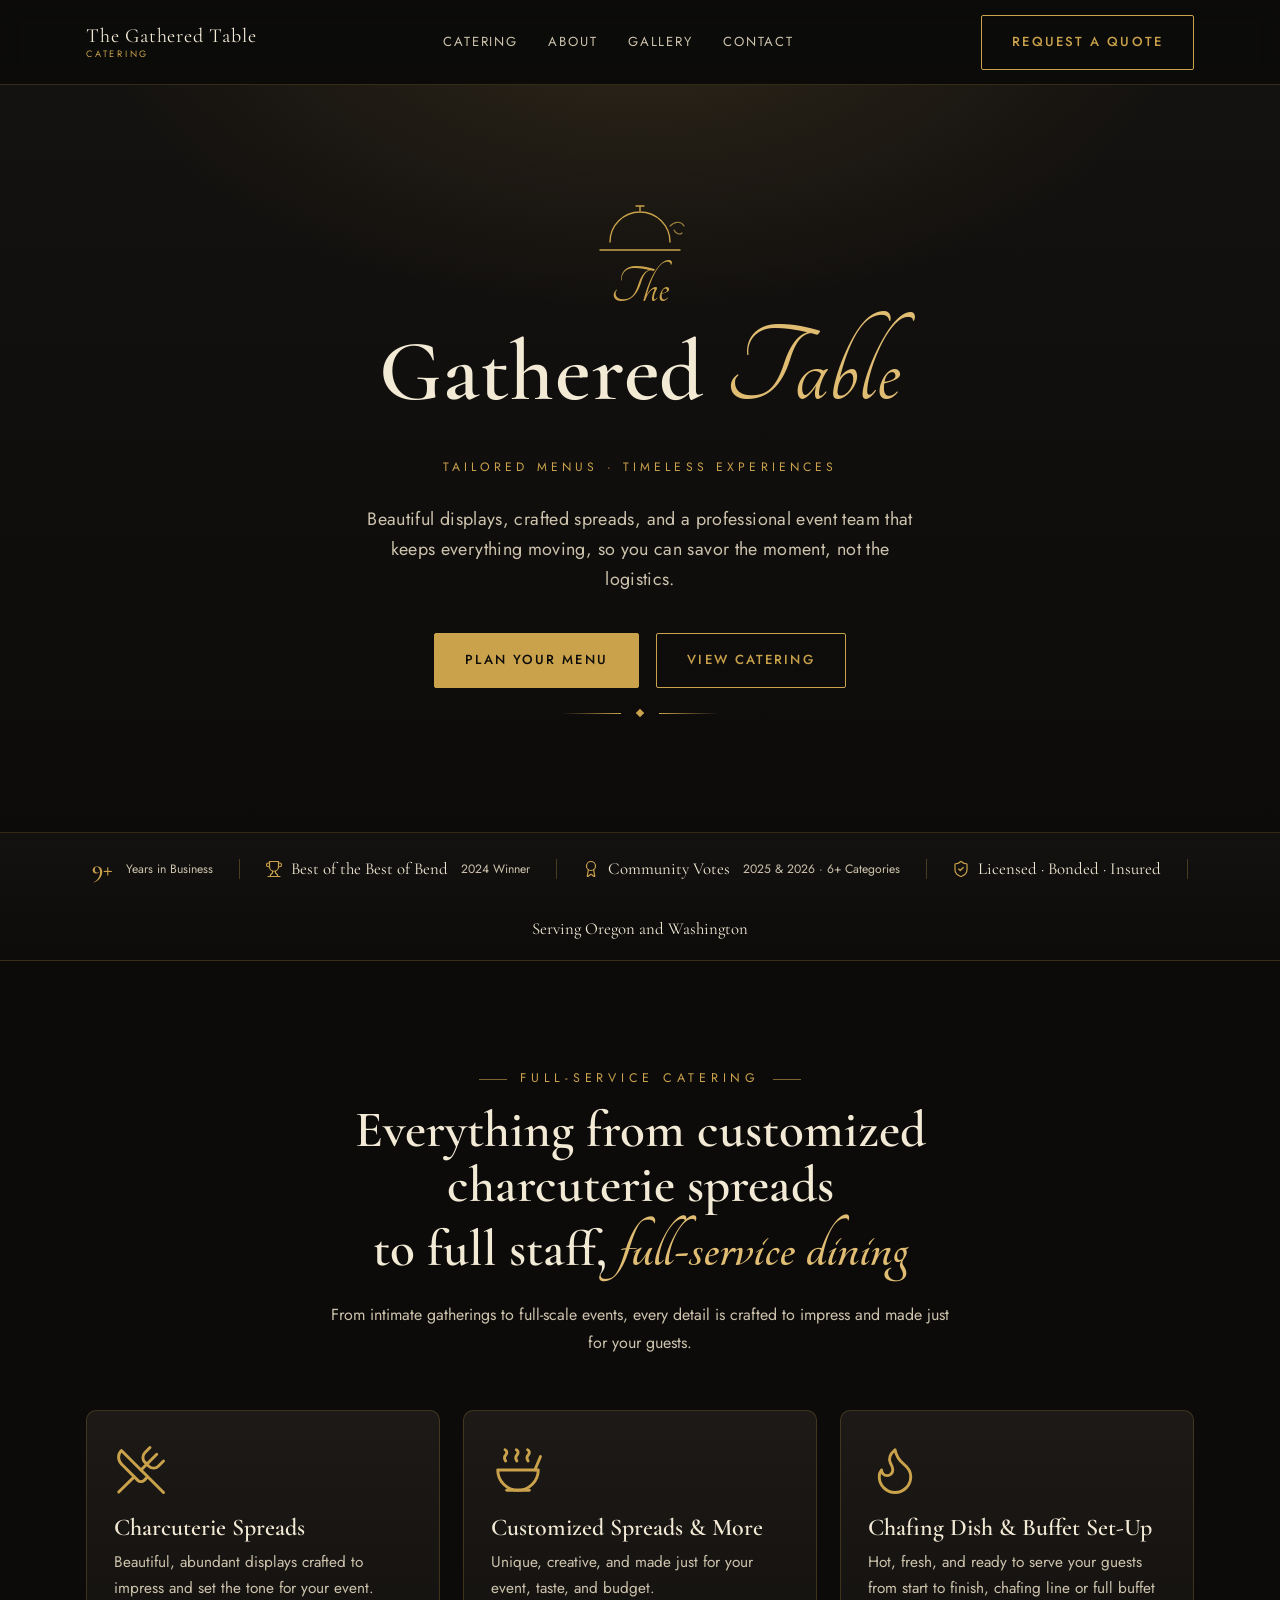
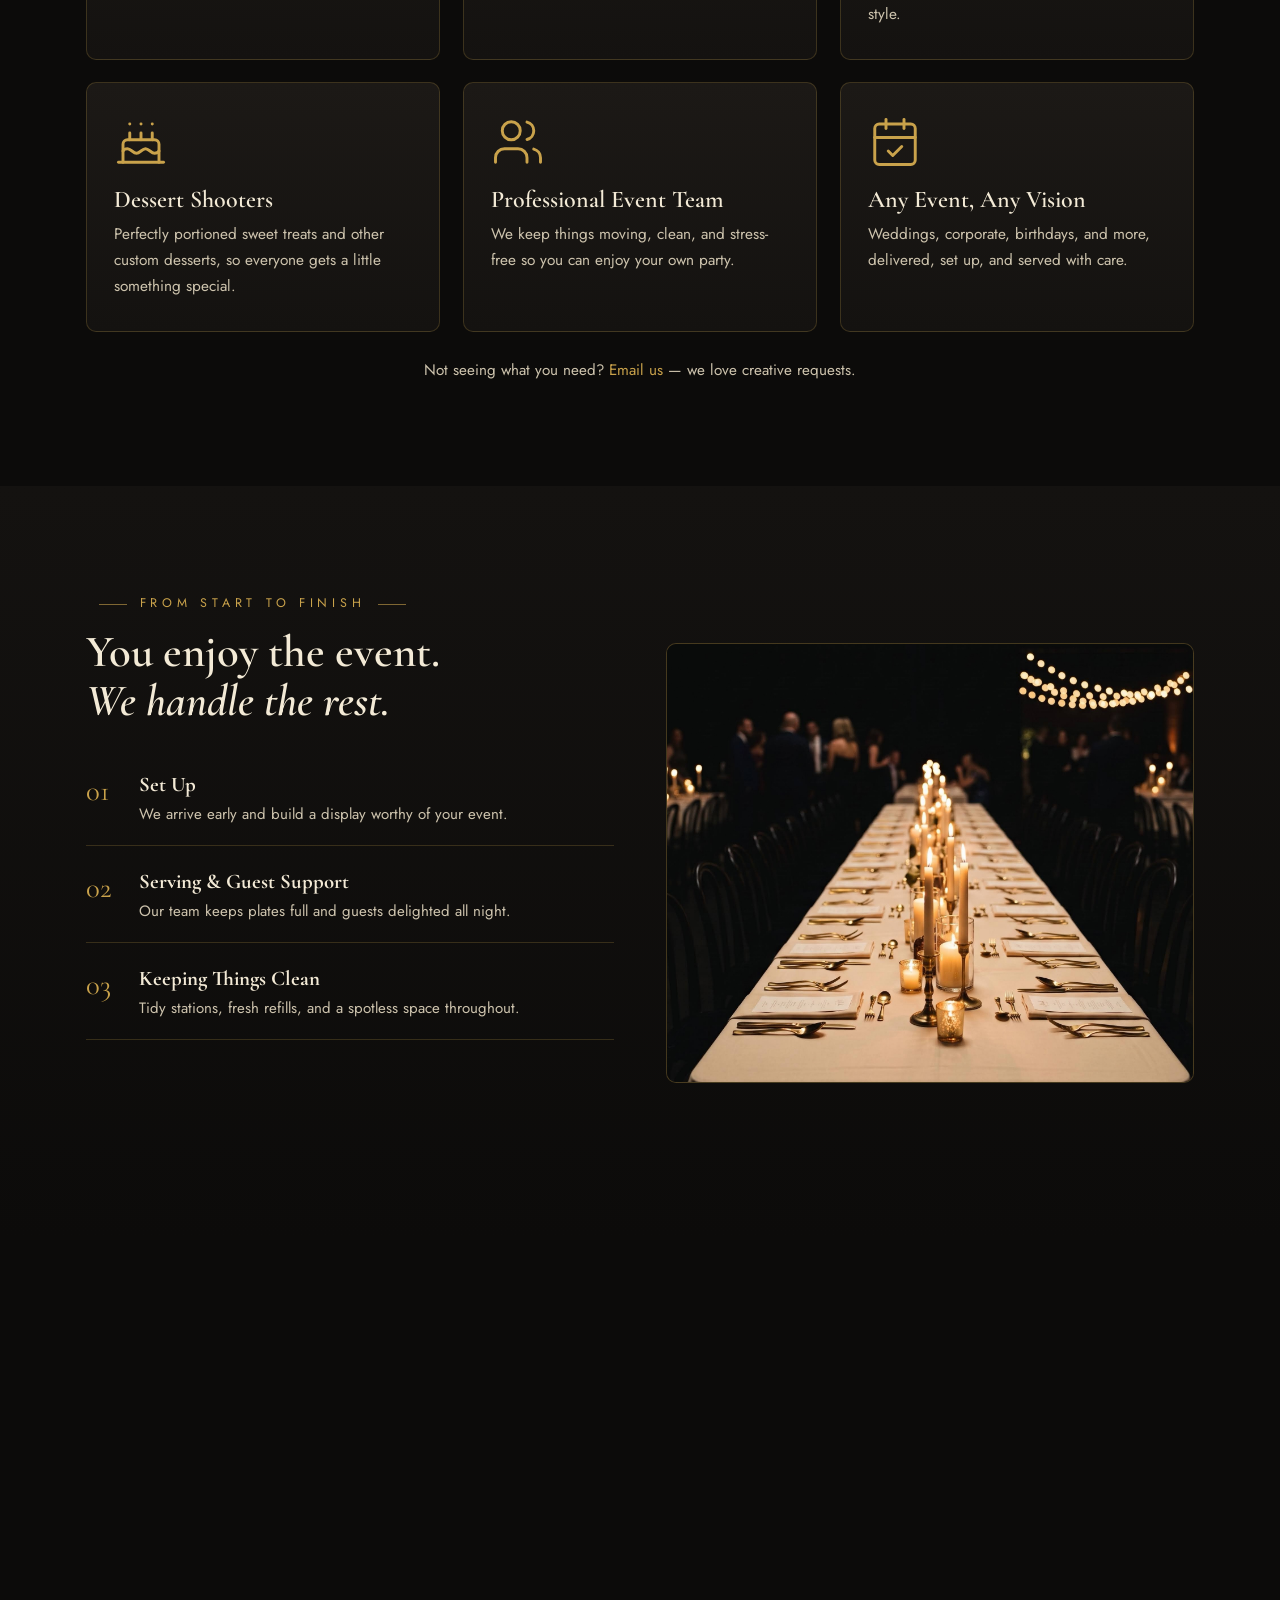
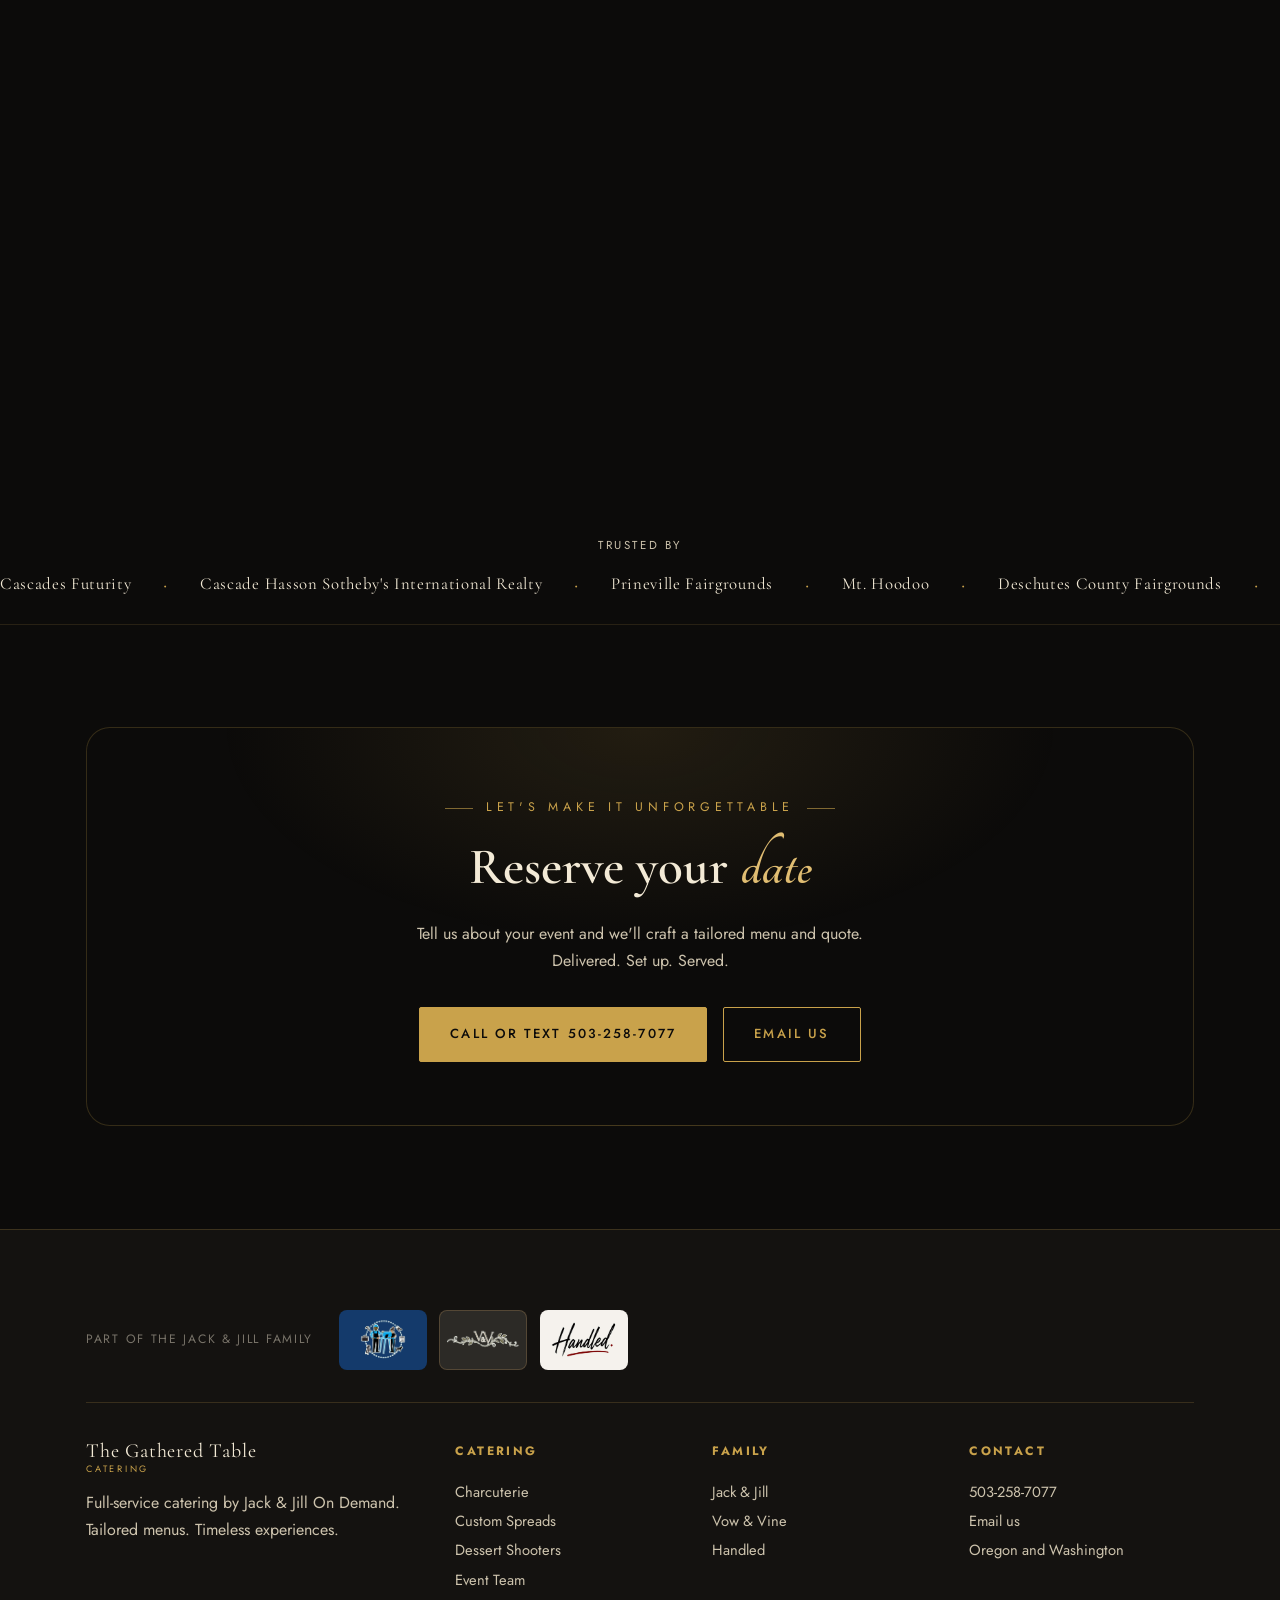
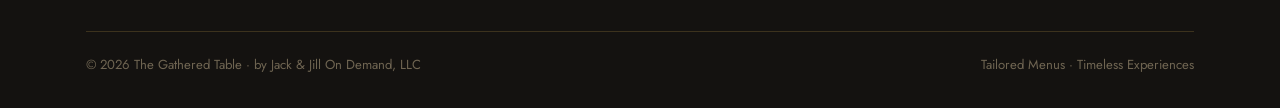
==== commit 5a800752: "Update Vow & Vine domain to vandveventservices.com Co-Authored-By: Claude Sonnet 5 <noreply@anthropi" ====
--- a/index.html
+++ b/index.html
@@ -212,7 +212,7 @@
       <span class="brand-strip-label">Part of the Jack &amp; Jill family</span>
       <div class="brand-strip-logos">
         <a class="brand-chip fam-jj" href="https://jackjillondemand.com" target="_blank" rel="noopener" aria-label="Jack &amp; Jill On Demand"><img src="assets/brands/jackandjill.png" alt="Jack &amp; Jill On Demand" /></a>
-        <a class="brand-chip fam-vowvine" href="https://vowvineeventsevrices.com" target="_blank" rel="noopener" aria-label="Vow &amp; Vine"><img src="assets/brands/vow-and-vine.png" alt="Vow &amp; Vine" /></a>
+        <a class="brand-chip fam-vowvine" href="https://vandveventservices.com" target="_blank" rel="noopener" aria-label="Vow &amp; Vine"><img src="assets/brands/vow-and-vine.png" alt="Vow &amp; Vine" /></a>
         <a class="brand-chip fam-handled" href="https://handledpersonalassistant.com" target="_blank" rel="noopener" aria-label="Handled"><img src="assets/brands/handled.png" alt="Handled" /></a>
       </div>
     </div>
@@ -222,7 +222,7 @@
         <p style="margin-top:1rem; color:var(--cream-dim); max-width:34ch;">Full-service catering by Jack &amp; Jill On Demand. Tailored menus. Timeless experiences.</p>
       </div>
       <div><h4>Catering</h4><ul><li><a href="catering/">Charcuterie</a></li><li><a href="catering/">Custom Spreads</a></li><li><a href="catering/">Dessert Shooters</a></li><li><a href="catering/">Event Team</a></li></ul></div>
-      <div><h4>Family</h4><ul><li><a href="https://jackjillondemand.com">Jack &amp; Jill</a></li><li><a href="https://vowvineeventsevrices.com">Vow &amp; Vine</a></li><li><a href="https://handledpersonalassistant.com">Handled</a></li></ul></div>
+      <div><h4>Family</h4><ul><li><a href="https://jackjillondemand.com">Jack &amp; Jill</a></li><li><a href="https://vandveventservices.com">Vow &amp; Vine</a></li><li><a href="https://handledpersonalassistant.com">Handled</a></li></ul></div>
       <div><h4>Contact</h4><ul><li><a href="tel:5032587077">503-258-7077</a></li><li><a href="mailto:hellojackandjillinfo@gmail.com">Email us</a></li><li>Oregon and Washington</li></ul></div>
     </div>
     <div class="foot-bottom"><span>© 2026 The Gathered Table · by Jack &amp; Jill On Demand, LLC</span><span>Tailored Menus · Timeless Experiences</span></div>
